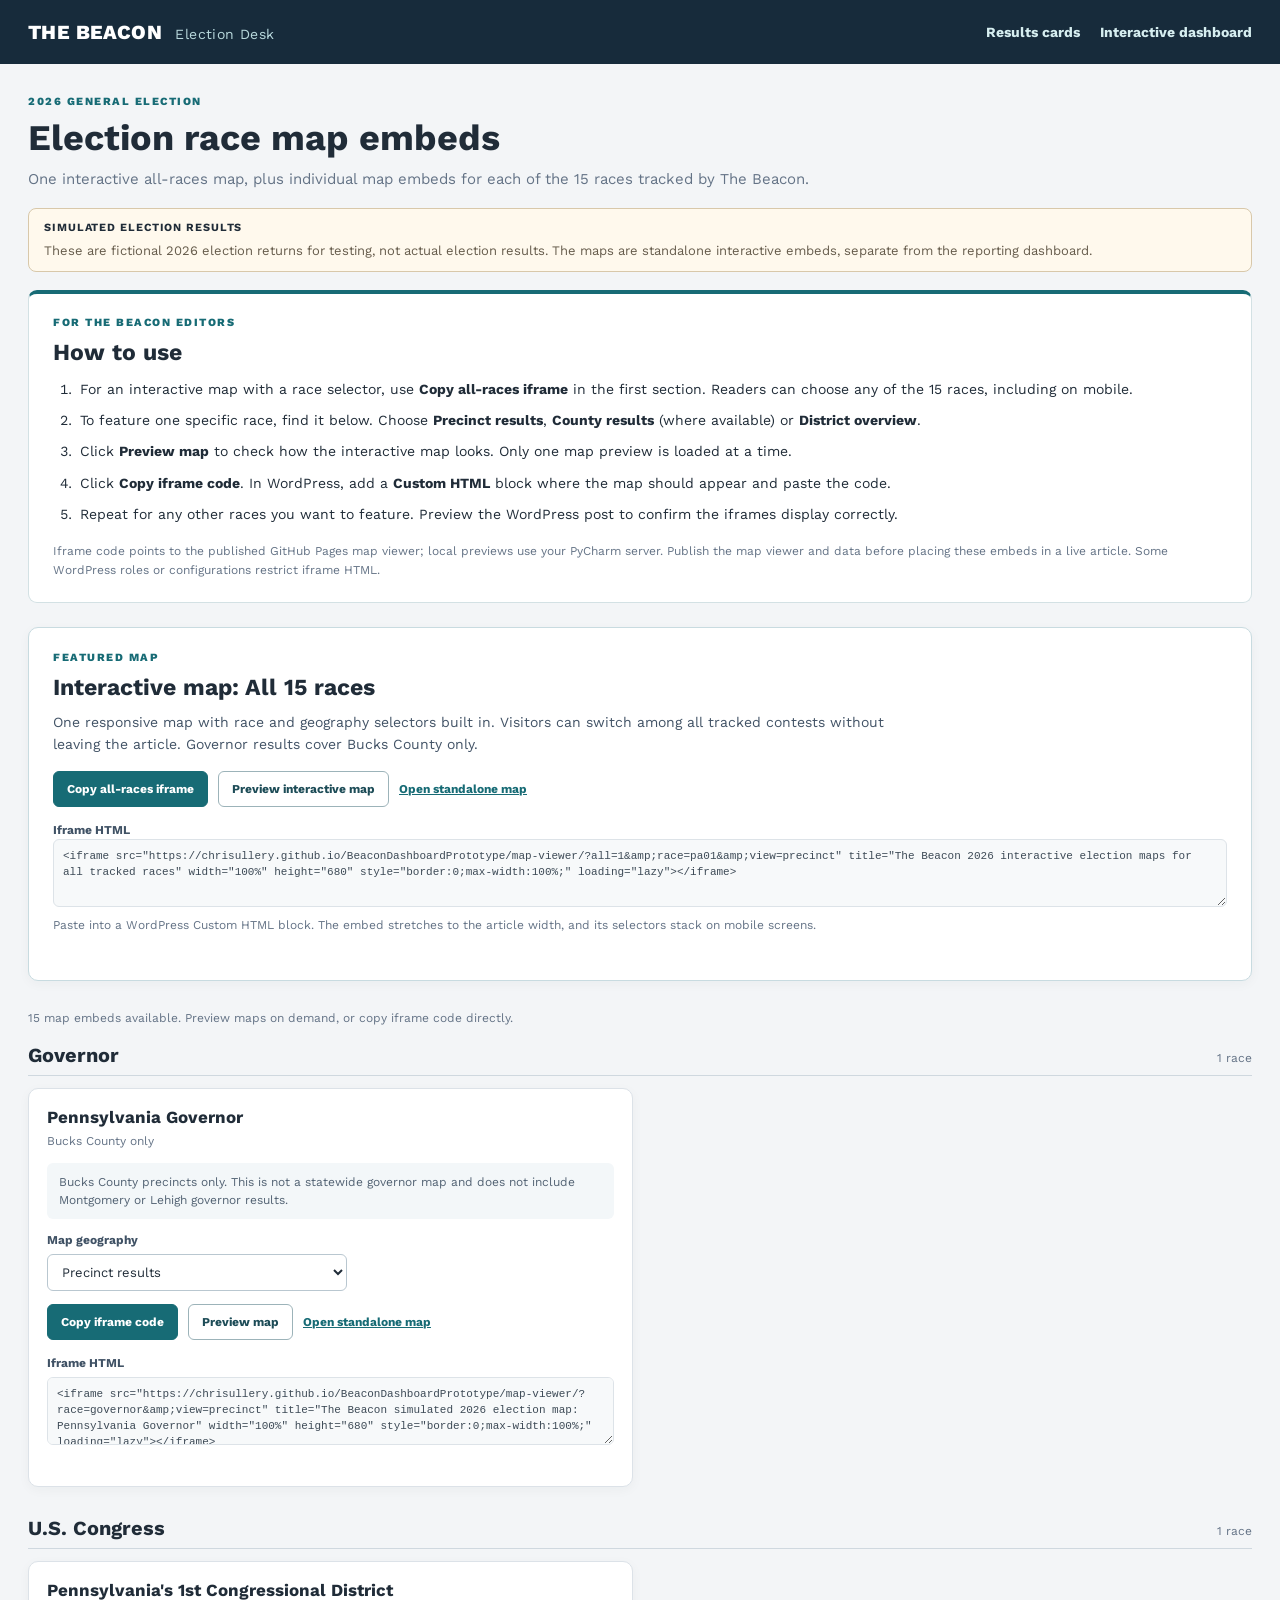
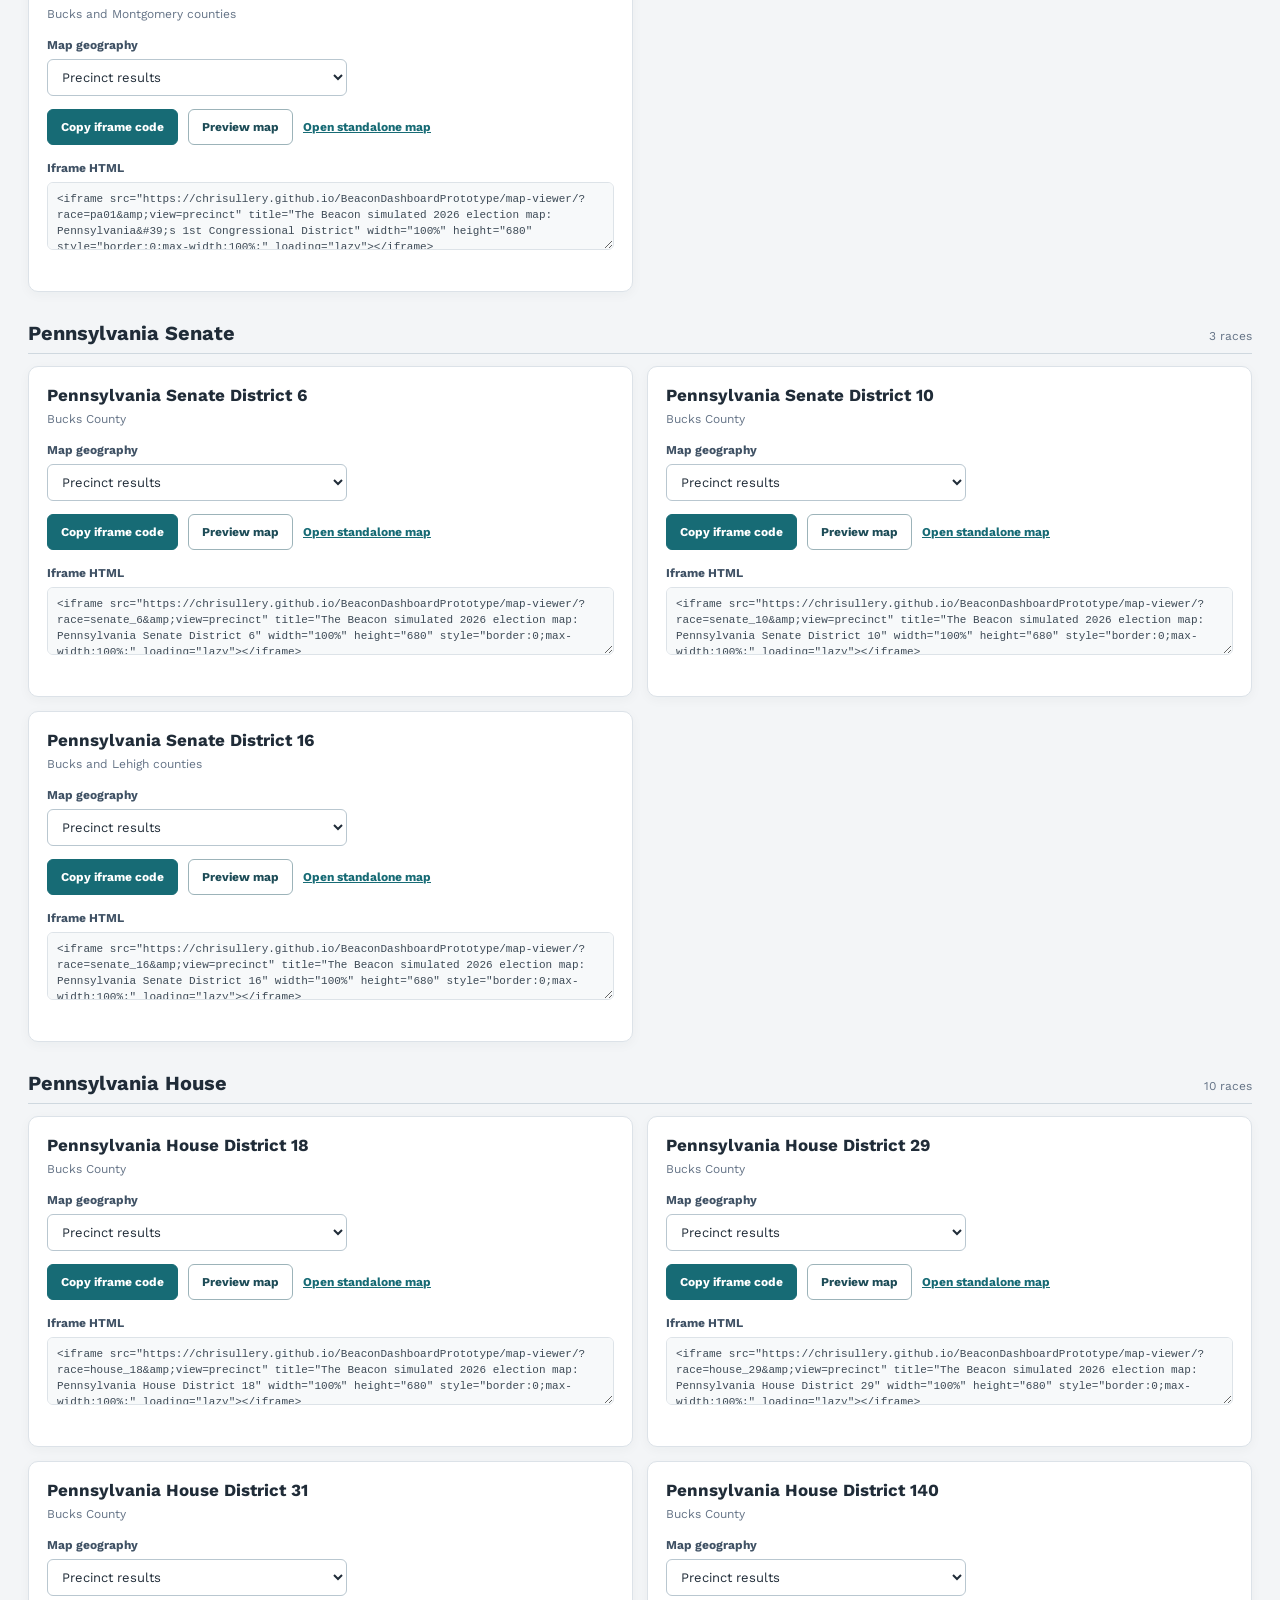
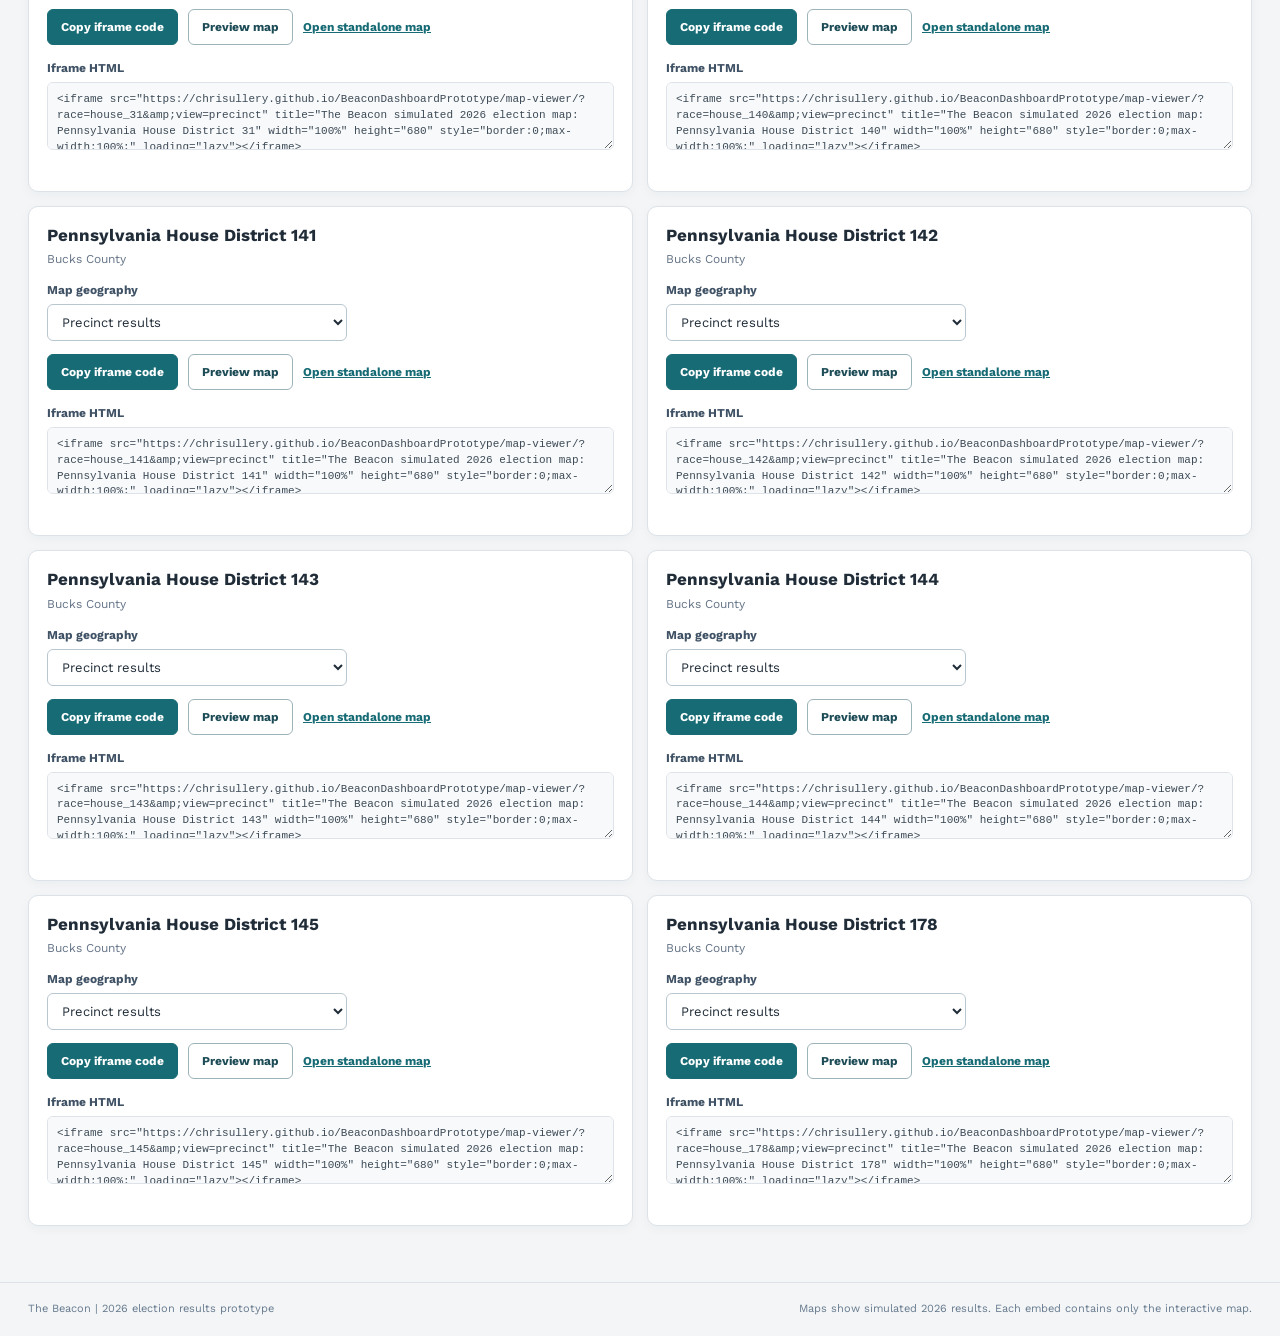
==== docs/map-embeds/index.html @ 58edfb42 "Add election results cards, candidate photos, and interactive map embeds" ====
<!DOCTYPE html>
<html lang="en">
<head>
    <meta charset="UTF-8">
    <meta name="viewport" content="width=device-width, initial-scale=1.0">
    <title>Election Race Map Embeds | The Beacon</title>
    <link rel="stylesheet" href="../assets/css/map-embeds.css">
    <script src="../assets/js/map-embeds.js" defer></script>
</head>
<body>
    <header class="site-header">
        <div class="site-header__inner">
            <div class="brand">THE BEACON <span>Election Desk</span></div>
            <nav class="site-nav" aria-label="Election tools">
                <a href="../results-cards/">Results cards</a>
                <a href="../index.html">Interactive dashboard</a>
            </nav>
        </div>
    </header>

    <main class="page-shell">
        <div class="page-heading">
            <p class="eyebrow">2026 GENERAL ELECTION</p>
            <h1>Election race map embeds</h1>
            <p class="page-description">One interactive all-races map, plus individual map embeds for each of the 15 races tracked by The Beacon.</p>
        </div>

        <div class="simulation-notice" role="note">
            <strong>SIMULATED ELECTION RESULTS</strong>
            <span>These are fictional 2026 election returns for testing, not actual election results. The maps are standalone interactive embeds, separate from the reporting dashboard.</span>
        </div>

        <section class="how-to-use" aria-labelledby="how-to-title">
            <p class="eyebrow">FOR THE BEACON EDITORS</p>
            <h2 id="how-to-title">How to use</h2>
            <ol>
                <li>For an interactive map with a race selector, use <strong>Copy all-races iframe</strong> in the first section. Readers can choose any of the 15 races, including on mobile.</li>
                <li>To feature one specific race, find it below. Choose <strong>Precinct results</strong>, <strong>County results</strong> (where available) or <strong>District overview</strong>.</li>
                <li>Click <strong>Preview map</strong> to check how the interactive map looks. Only one map preview is loaded at a time.</li>
                <li>Click <strong>Copy iframe code</strong>. In WordPress, add a <strong>Custom HTML</strong> block where the map should appear and paste the code.</li>
                <li>Repeat for any other races you want to feature. Preview the WordPress post to confirm the iframes display correctly.</li>
            </ol>
            <p class="how-to-use__note">Iframe code points to the published GitHub Pages map viewer; local previews use your PyCharm server. Publish the map viewer and data before placing these embeds in a live article. Some WordPress roles or configurations restrict iframe HTML.</p>
        </section>

        <section class="master-embed" id="master-map-embed" aria-labelledby="master-map-heading">
            <p class="eyebrow">FEATURED MAP</p>
            <h2 id="master-map-heading">Interactive map: All 15 races</h2>
            <p class="master-embed__description">One responsive map with race and geography selectors built in. Visitors can switch among all tracked contests without leaving the article. Governor results cover Bucks County only.</p>
            <div class="race-entry__buttons">
                <button class="action-button action-button--primary" id="master-copy" type="button">Copy all-races iframe</button>
                <button class="action-button" id="master-preview-button" type="button" aria-expanded="false">Preview interactive map</button>
                <a class="race-entry__open" id="master-open" href="#" target="_blank" rel="noopener noreferrer">Open standalone map</a>
            </div>
            <label class="race-entry__code-label" for="master-code">Iframe HTML</label>
            <textarea class="race-entry__code" id="master-code" rows="3" readonly spellcheck="false" aria-label="Iframe HTML for all-races map"></textarea>
            <p class="master-embed__help">Paste into a WordPress Custom HTML block. The embed stretches to the article width, and its selectors stack on mobile screens.</p>
            <span id="master-feedback" class="race-entry__feedback" role="status" aria-live="polite"></span>
            <div id="master-preview" class="race-entry__preview" hidden></div>
        </section>

        <p class="page-status" id="page-status" role="status" aria-live="polite">Loading race maps...</p>
        <div id="map-race-sections" class="race-sections" aria-label="Individual race map embeds"></div>
    </main>

    <footer class="site-footer">
        <span>The Beacon | 2026 election results prototype</span>
        <span>Maps show simulated 2026 results. Each embed contains only the interactive map.</span>
    </footer>
</body>
</html>
---- docs/assets/css/map-embeds.css ----
@import url("https://fonts.googleapis.com/css2?family=Libre+Baskerville:wght@400;700&family=Work+Sans:wght@400;500;600;700;800&display=swap");

:root {
    --background: #f3f5f7;
    --surface: #fff;
    --border: #dce2e8;
    --text: #202c38;
    --muted: #647386;
    --accent: #176b75;
    --font-heading: "Work Sans", Arial, Helvetica, sans-serif;
}
* { box-sizing: border-box; }
body { margin: 0; background: var(--background); color: var(--text); font: 14px/1.5 var(--font-heading); }
.site-header { background: #172b3b; color: white; }
.site-header__inner { max-width: 1390px; margin: auto; padding: 17px 28px; display: flex; align-items: center; justify-content: space-between; gap: 20px; }
.brand { font-weight: 800; font-size: 20px; letter-spacing: .4px; white-space: nowrap; }
.brand span { font-weight: 400; font-size: 14px; color: #b9d9dd; margin-left: 8px; }
.site-nav { display: flex; gap: 20px; flex-wrap: wrap; }
.site-nav a { font-weight: 700; text-decoration: none; color: #d6eef0; }
.site-nav a:hover, .site-nav a:focus-visible { text-decoration: underline; }
.page-shell { max-width: 1390px; margin: auto; padding: 30px 28px 56px; }
.eyebrow { color: var(--accent); font-size: 11px; font-weight: 800; letter-spacing: 1.5px; margin: 0 0 6px; }
h1 { margin: 0 0 8px; font-size: clamp(26px, 3vw, 36px); line-height: 1.2; }
h2, h3 { line-height: 1.3; }
.page-description { color: var(--muted); font-size: 15px; margin: 0 0 18px; }
.simulation-notice { display: grid; gap: 4px; border: 1px solid #d8c8aa; background: #fff9ed; border-radius: 8px; padding: 11px 15px; margin-bottom: 18px; }
.simulation-notice strong { font-size: 11px; letter-spacing: .9px; }
.simulation-notice span { color: #665c4c; font-size: 13px; }
.how-to-use { background: #fff; border: 1px solid #d3e1e4; border-top: 4px solid var(--accent); border-radius: 9px; padding: 21px 24px; margin: 0 0 24px; }
.how-to-use h2 { margin: 0 0 10px; font-size: 23px; }
.how-to-use ol { margin: 0; padding-left: 23px; display: grid; gap: 9px; }
.how-to-use li { padding-left: 4px; line-height: 1.6; }
.how-to-use__note { color: var(--muted); margin: 16px 0 0; font-size: 12px; line-height: 1.65; }
.page-status { color: var(--muted); min-height: 19px; font-size: 12px; margin: 0 0 14px; }
.race-sections { display: grid; gap: 28px; }
.race-group__heading { display: flex; align-items: baseline; justify-content: space-between; gap: 14px; padding-bottom: 7px; margin-bottom: 12px; border-bottom: 1px solid #cfd8df; }
.race-group__heading h2 { margin: 0; font-size: 20px; }
.race-group__heading span { color: var(--muted); font-size: 12px; }
.race-group__cards { display: grid; grid-template-columns: repeat(2, minmax(0, 1fr)); align-items: start; gap: 14px; }
.race-entry { background: #fff; border: 1px solid var(--border); border-radius: 10px; padding: 17px 18px; min-width: 0; box-shadow: 0 3px 12px rgba(20,40,55,.04); }
.race-entry__heading h3 { font-size: 17px; margin: 0; }
.race-entry__heading p { color: var(--muted); font-size: 12px; margin: 4px 0 13px; }
.race-entry__note { color: #526273; font-size: 12px; padding: 10px 12px; background: #f3f7f9; border-radius: 6px; margin: 0 0 12px; }
.race-entry__controls { display: grid; gap: 13px; margin-top: 12px; }
.race-entry__controls label, .race-entry__code-label { display: grid; gap: 5px; font-size: 12px; font-weight: 700; color: #405265; }
.race-entry__view { max-width: 300px; padding: 9px 10px; border: 1px solid #b9c7d0; background: #fff; border-radius: 6px; font: 13px var(--font-heading); color: var(--text); }
.race-entry__buttons { display: flex; flex-wrap: wrap; align-items: center; gap: 10px; }
.action-button { border: 1px solid #9cb3b9; border-radius: 6px; padding: 10px 13px; background: #fff; color: #1d4c57; cursor: pointer; font: 700 12px var(--font-heading); }
.action-button--primary { color: white; background: var(--accent); border-color: var(--accent); }
.action-button:hover { filter: brightness(.94); }
.action-button:focus-visible, .race-entry__view:focus-visible, .race-entry__open:focus-visible { outline: 2px solid var(--accent); outline-offset: 2px; }
.race-entry__open { color: #176b75; font-size: 12px; font-weight: 700; text-decoration: underline; }
.race-entry__code-label { margin-top: 14px; }
.race-entry__code { width: 100%; min-height: 66px; resize: vertical; font: 11px/1.45 Consolas, "Courier New", monospace; color: #3d4a56; background: #f7f9fa; border: 1px solid #dde3e8; padding: 9px; border-radius: 6px; overflow-wrap: anywhere; }
.race-entry__feedback { display: block; min-height: 17px; margin-top: 7px; color: var(--accent); font-size: 12px; }
.race-entry__preview { margin-top: 10px; border-top: 1px solid var(--border); padding-top: 12px; }
.race-entry__preview-hint { margin: 0 0 8px; font-size: 12px; color: var(--muted); }
.race-entry__preview iframe { width: 100%; height: 680px; display: block; border: 1px solid #d5dce2; border-radius: 6px; background: #f7f9fb; }
.site-footer { display: flex; flex-wrap: wrap; gap: 10px; align-items: center; justify-content: space-between; padding: 18px 28px; border-top: 1px solid #dce2e8; color: #677a8d; font-size: 11px; }
[hidden] { display: none !important; }
@media (max-width: 900px) { .race-group__cards { grid-template-columns: 1fr; } }
@media (max-width: 600px) {
    .site-header__inner { padding: 14px 16px; display: grid; gap: 8px; }
    .brand { font-size: 17px; }
    .brand span { font-size: 12px; }
    .site-nav { gap: 15px; }
    .page-shell { padding: 22px 15px 44px; }
    .how-to-use { padding: 17px; }
    .race-entry { padding: 15px; }
    .race-entry__preview iframe { height: 600px; }
}

/* Featured interactive all-races map is separate from the 15 individual maps. */
.master-embed {background:#fff;border:1px solid #c8dbe0;border-radius:10px;padding:22px 24px;margin:0 0 28px;box-shadow:0 3px 12px rgba(20,40,55,.04);}
.master-embed h2 {margin:0 0 8px;font-size:23px;}
.master-embed__description {font-size:14px;line-height:1.6;color:#425366;margin:0 0 16px;max-width:850px;}
.master-embed__help {color:var(--muted);font-size:12px;margin:9px 0 0;}
.master-embed .race-entry__code {display:block;}
.master-embed .race-entry__preview iframe {width:100%;height:680px;display:block;border:1px solid #d5dce2;border-radius:6px;background:#f7f9fb;}
@media(max-width:600px){.master-embed {padding:17px 15px;}.master-embed .race-entry__preview iframe {height:620px;}}
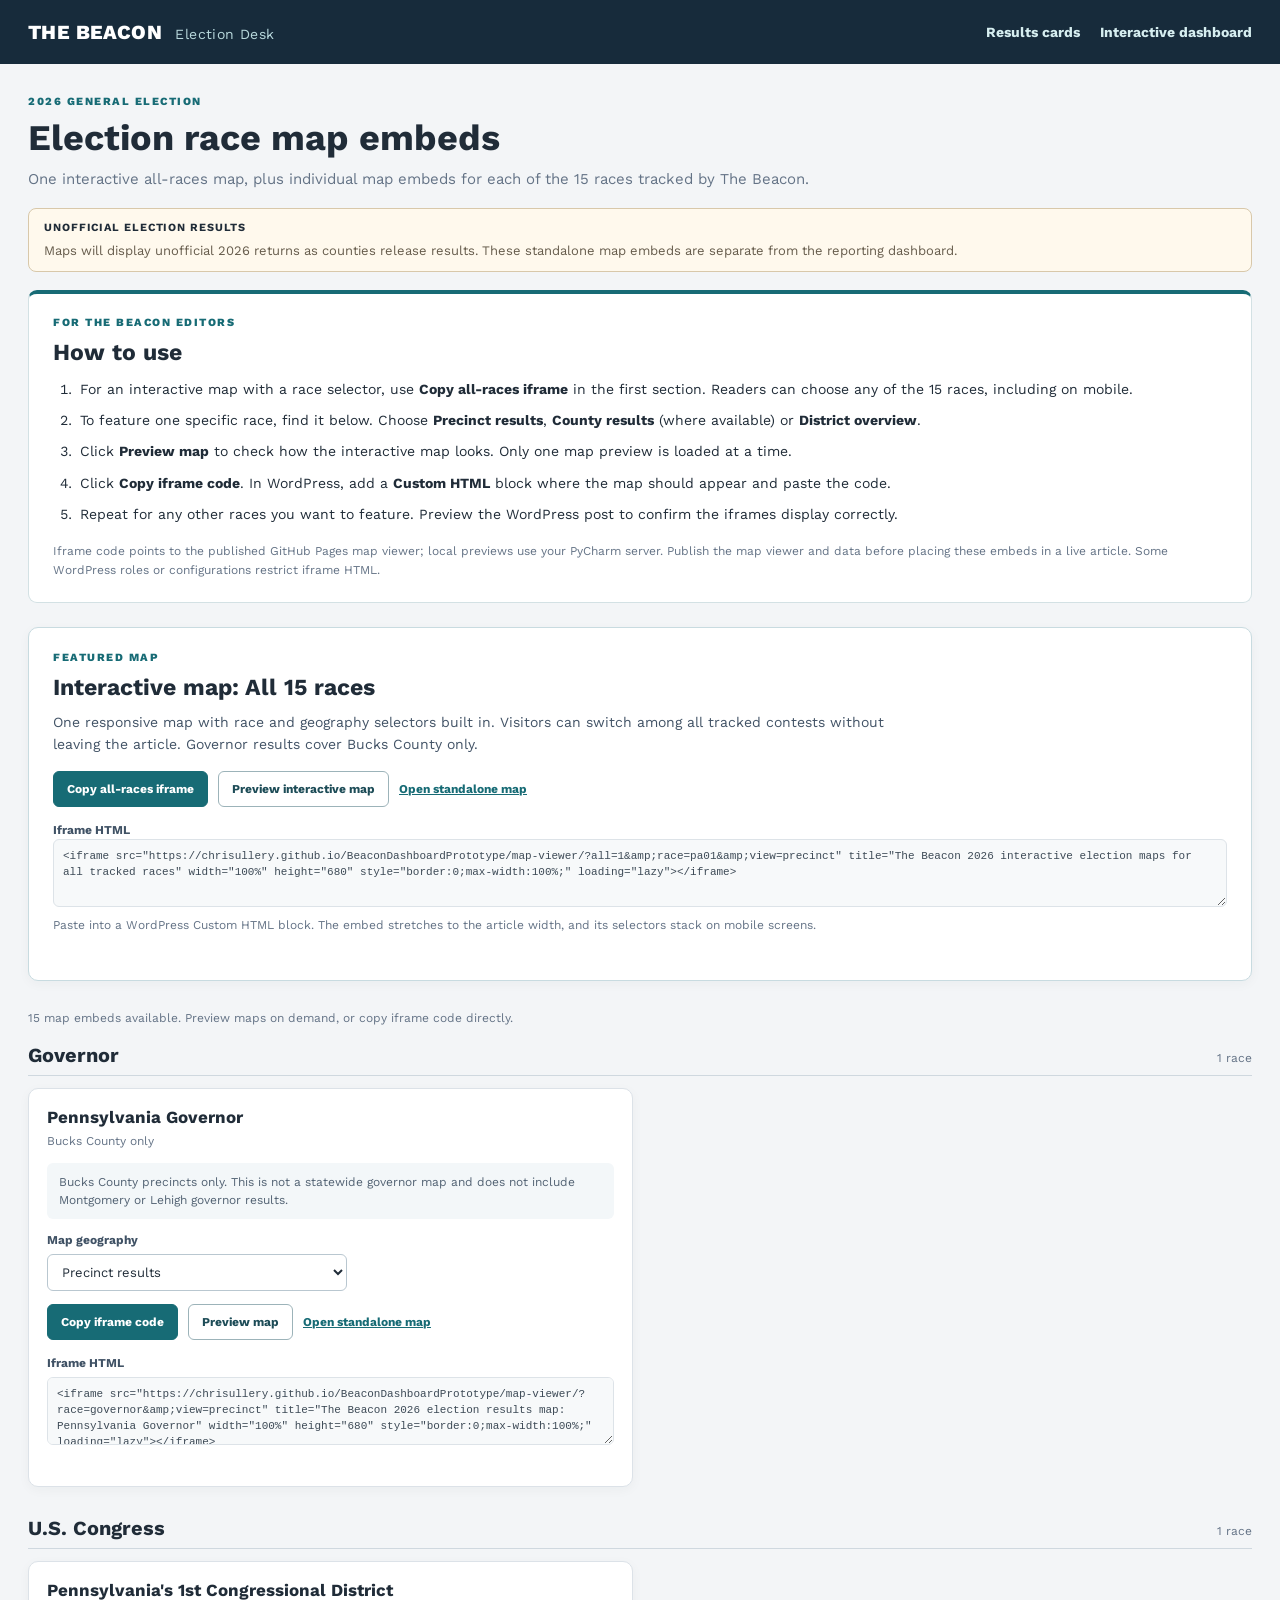
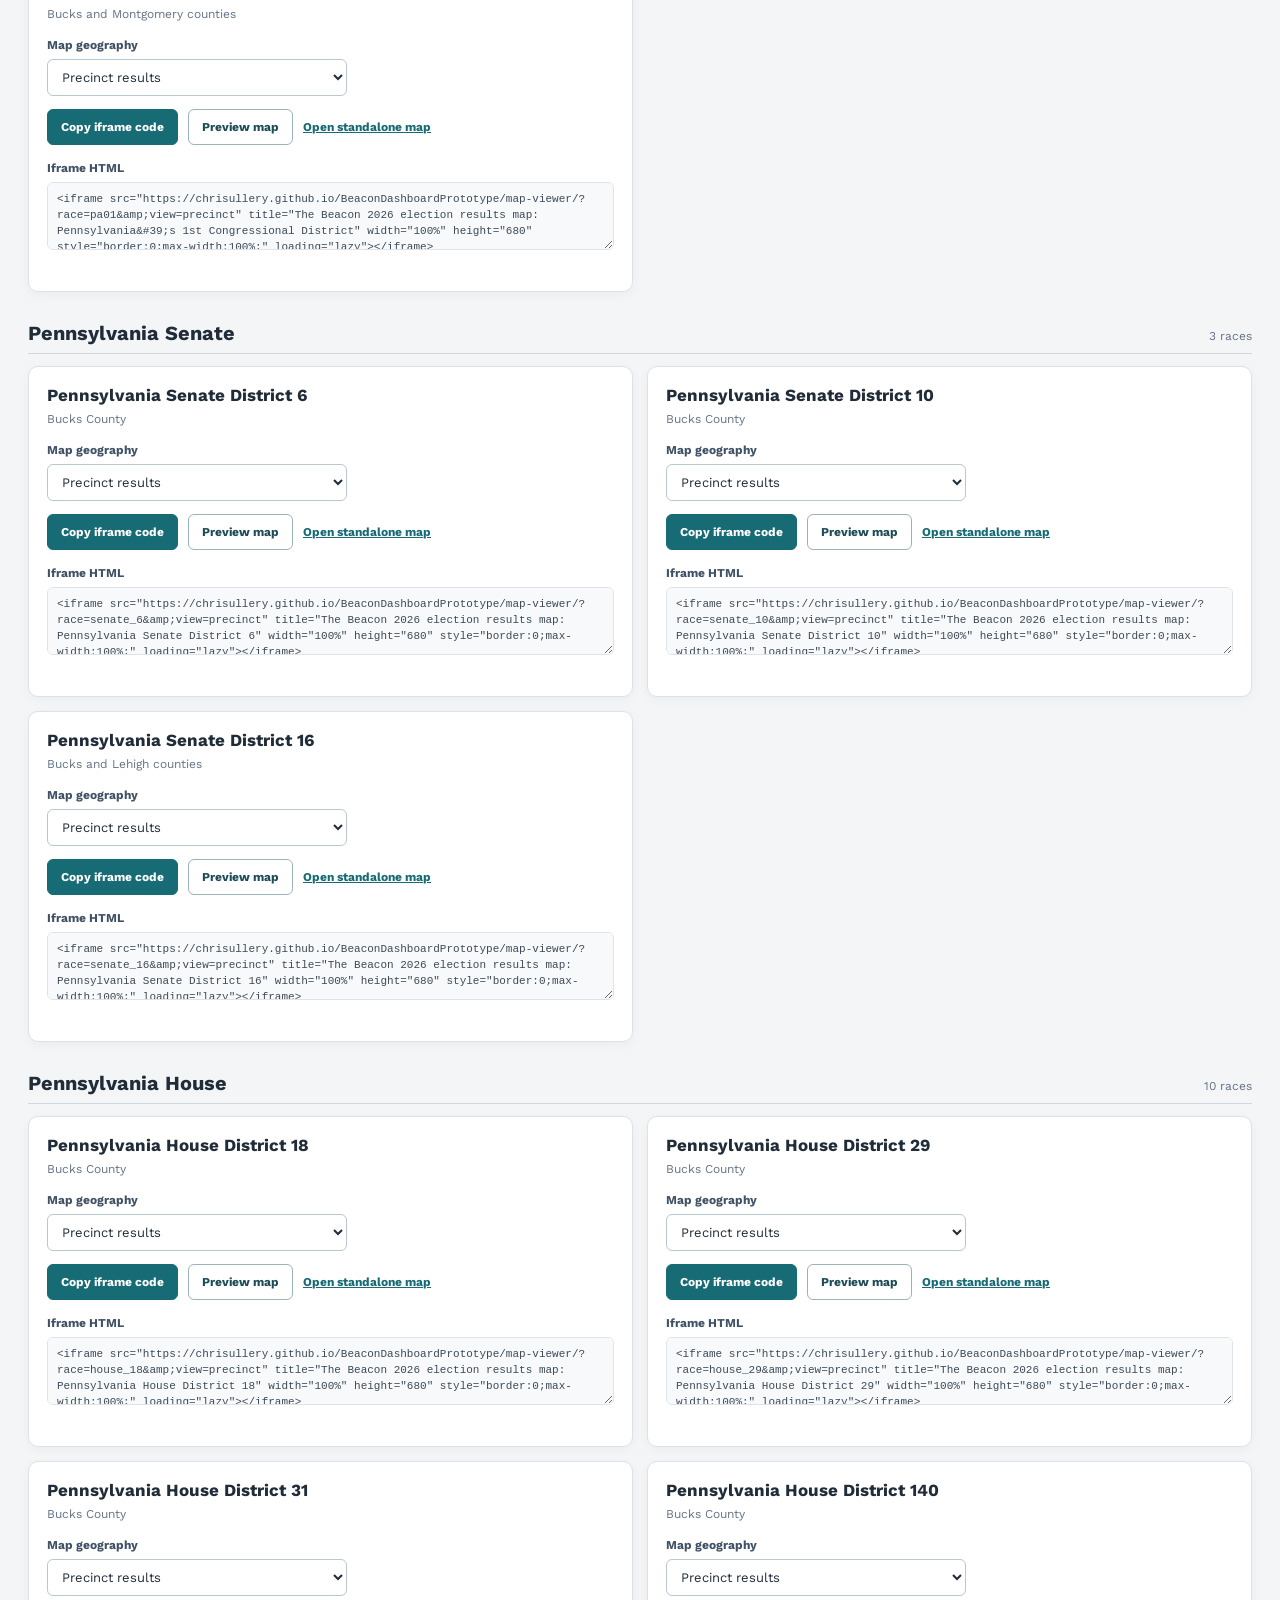
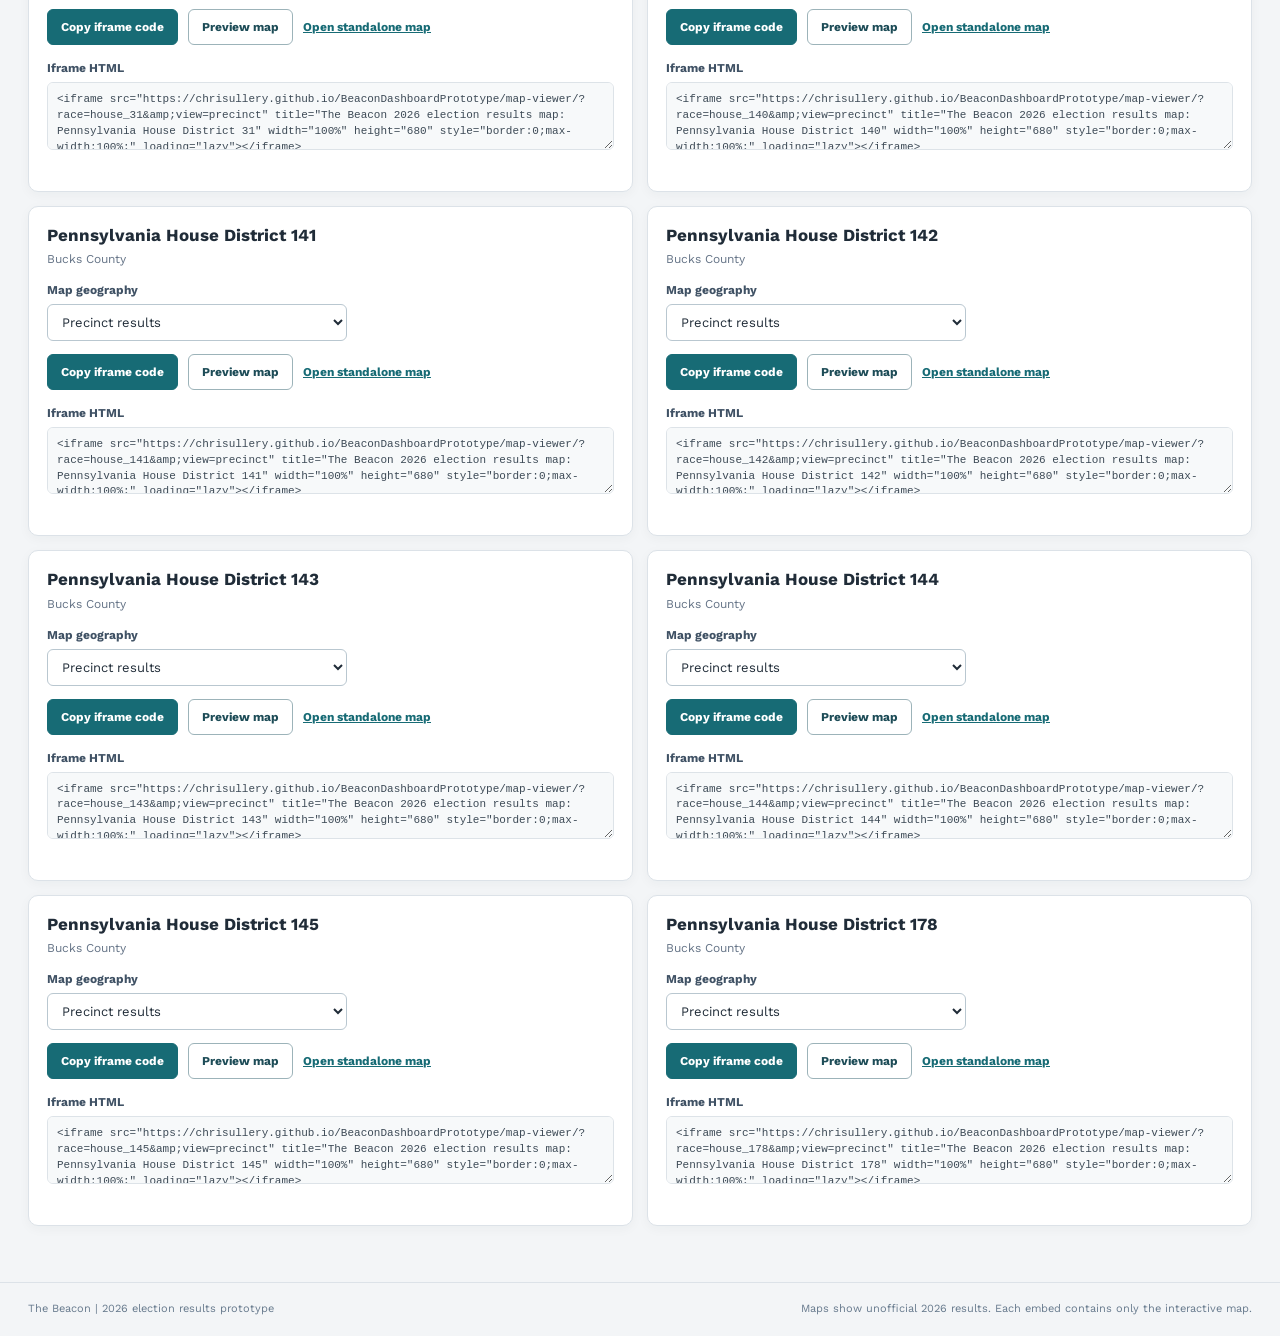
==== commit d20f7c51: "Prepare zero-result dashboard for 2026 election night" ====
--- a/docs/map-embeds/index.html
+++ b/docs/map-embeds/index.html
@@ -26,8 +26,8 @@
         </div>
 
         <div class="simulation-notice" role="note">
-            <strong>SIMULATED ELECTION RESULTS</strong>
-            <span>These are fictional 2026 election returns for testing, not actual election results. The maps are standalone interactive embeds, separate from the reporting dashboard.</span>
+            <strong>UNOFFICIAL ELECTION RESULTS</strong>
+            <span>Maps will display unofficial 2026 returns as counties release results. These standalone map embeds are separate from the reporting dashboard.</span>
         </div>
 
         <section class="how-to-use" aria-labelledby="how-to-title">
@@ -65,7 +65,7 @@
 
     <footer class="site-footer">
         <span>The Beacon | 2026 election results prototype</span>
-        <span>Maps show simulated 2026 results. Each embed contains only the interactive map.</span>
+        <span>Maps show unofficial 2026 results. Each embed contains only the interactive map.</span>
     </footer>
 </body>
 </html>
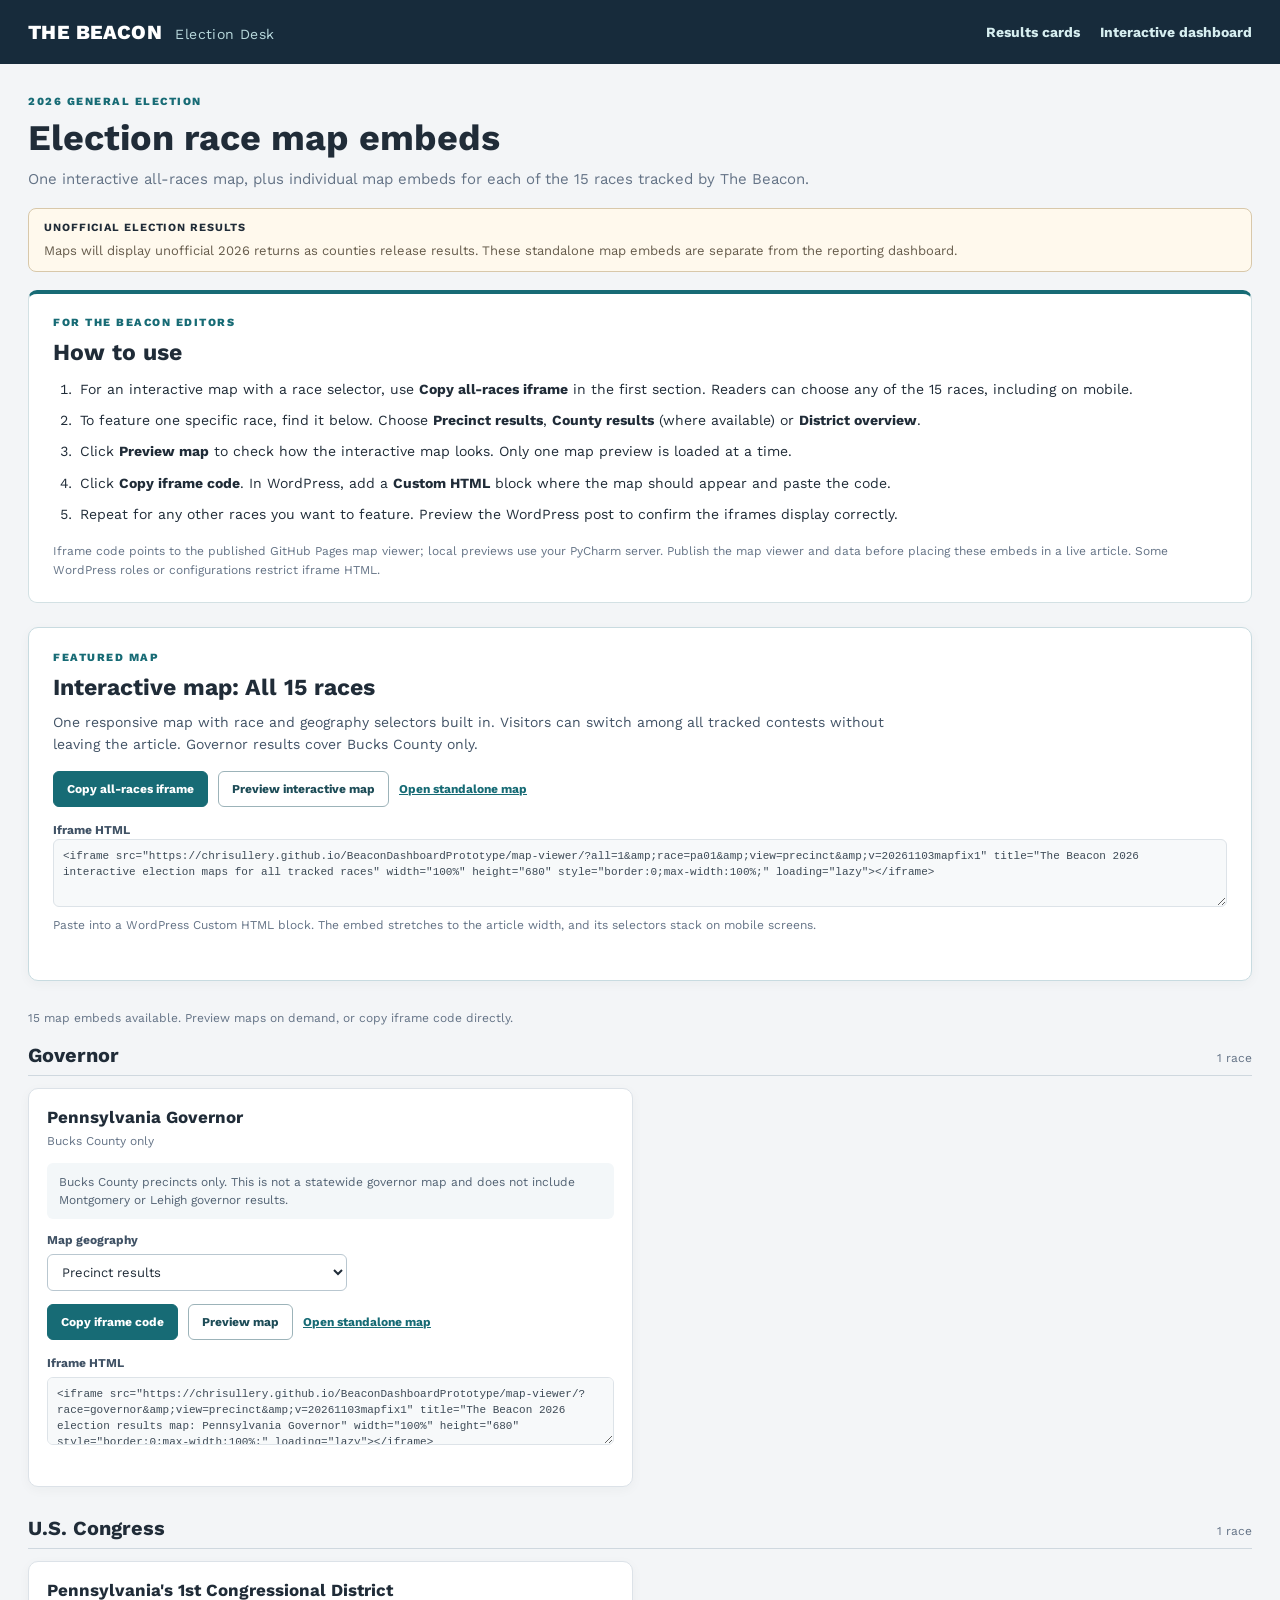
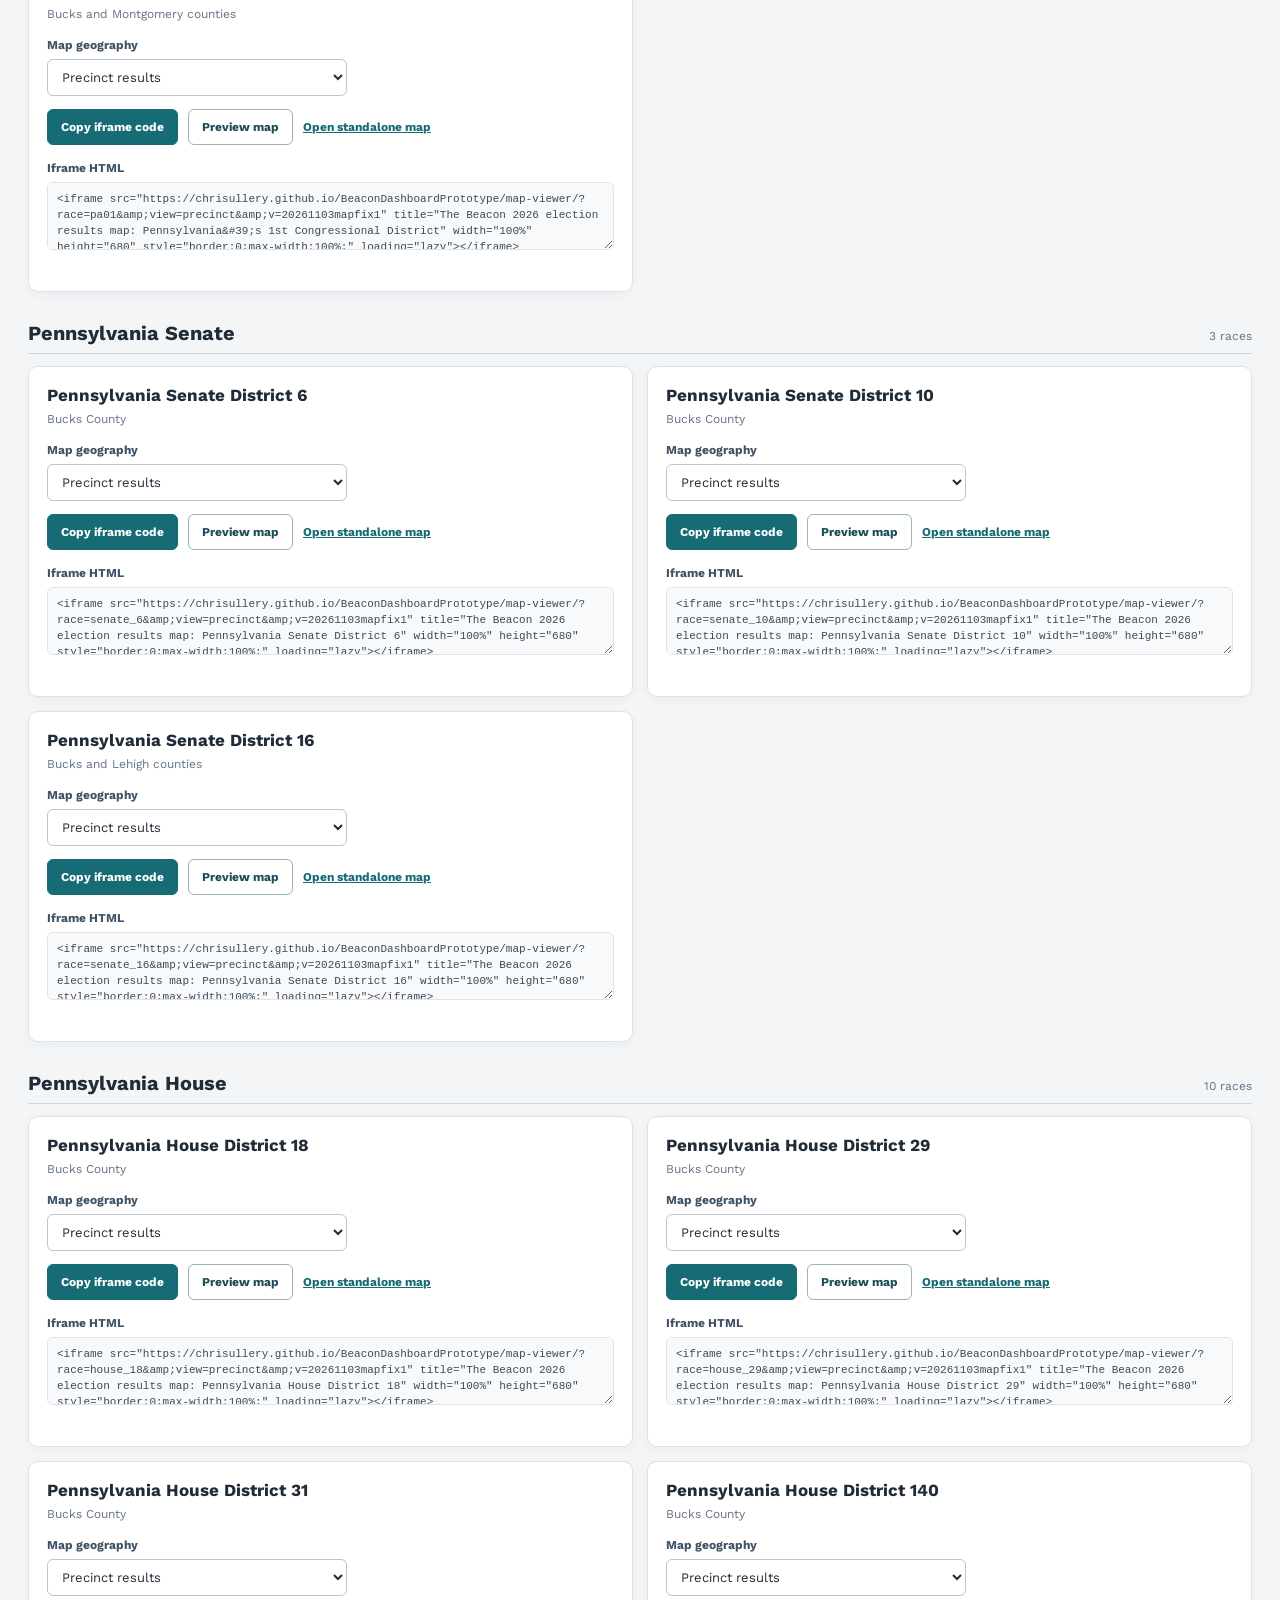
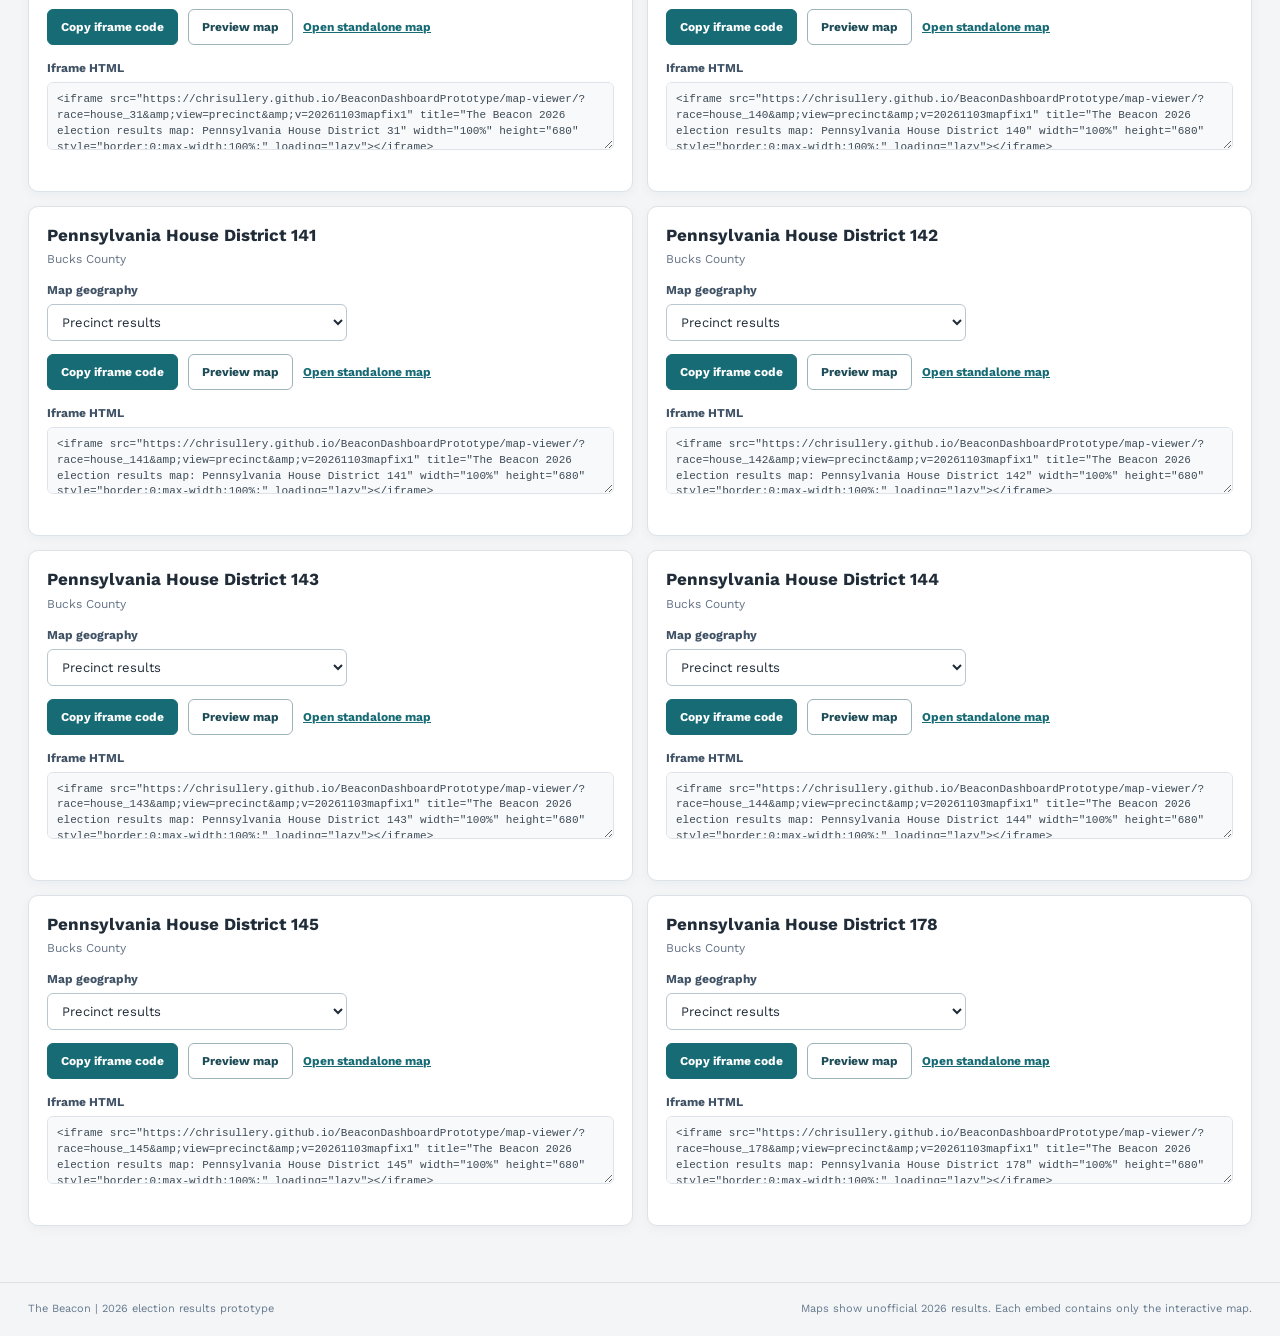
==== commit a636b979: "Fix caching for election map embeds" ====
--- a/docs/map-embeds/index.html
+++ b/docs/map-embeds/index.html
@@ -5,7 +5,7 @@
     <meta name="viewport" content="width=device-width, initial-scale=1.0">
     <title>Election Race Map Embeds | The Beacon</title>
     <link rel="stylesheet" href="../assets/css/map-embeds.css">
-    <script src="../assets/js/map-embeds.js" defer></script>
+    <script src="../assets/js/map-embeds.js?v=20261103mapfix1" defer></script>
 </head>
 <body>
     <header class="site-header">
